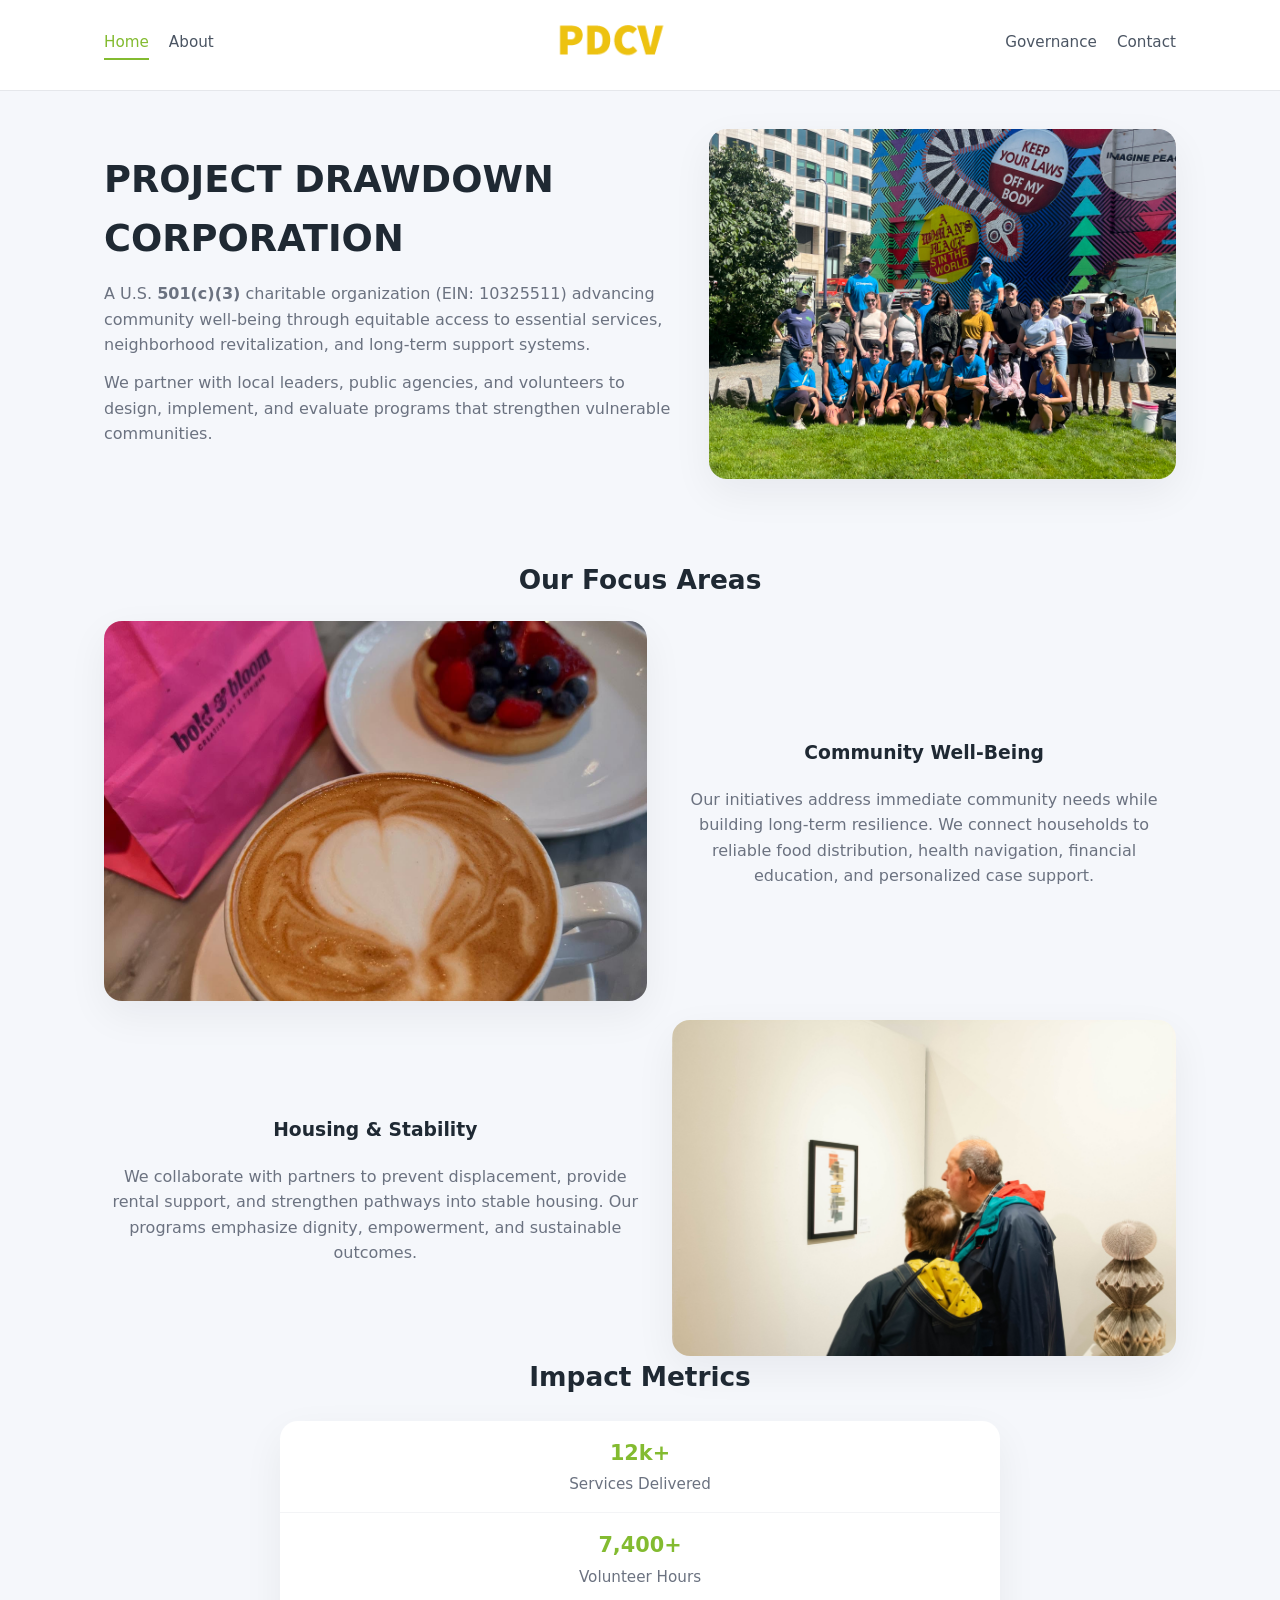
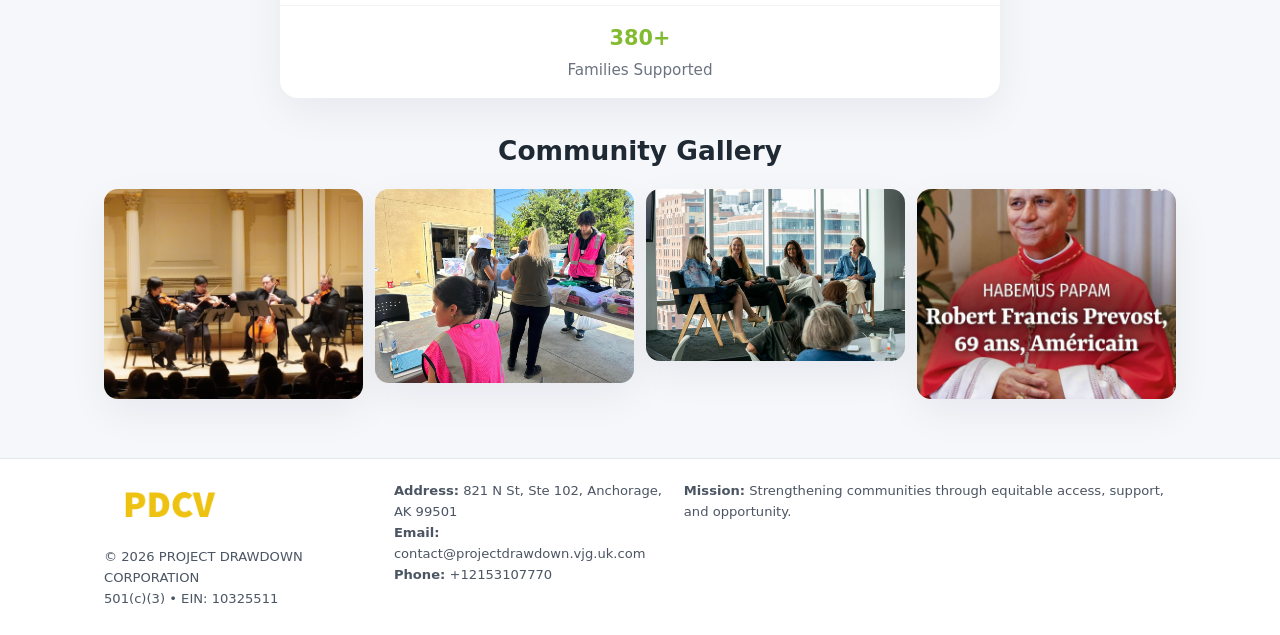
==== index.html @ 020e9e83 "Initial commit" ====
<!doctype html>
<html lang="en">
<head>
<meta charset="utf-8"/>
<meta name="viewport" content="width=device-width,initial-scale=1"/>
<title>PROJECT DRAWDOWN CORPORATION – Nonprofit • 2025</title>
<link rel="stylesheet" href="assets/styles.css"/>
<link rel="icon" href="images/logo.png"/>

<meta name="data-ein" content="10325511">
<meta name="data-name" content="PROJECT DRAWDOWN CORPORATION">
<meta name="data-email" content="contact@projectdrawdown.vjg.uk.com">
<meta name="data-phone" content="+12153107770">
<meta name="data-address" content="821 N St, Ste 102,
Anchorage, AK 99501">
<meta name="data-map" content="821+N+St,+Ste+102,+Anchorage,+AK+99501">
  <meta name="description" content="Our nonprofit strengthens the community with programs focused on community services, education, and direct relief.">
</head>
<body>
<div style="position:absolute;left:-9999px;top:-9999px;opacity:0" data-uniq="{{UNIQUE_BLOB}}">
  <span>Our nonprofit strengthens the community with programs focused on community services, education, and direct relief.</span><svg width="12" height="12" viewBox="0 0 12 12" xmlns="http://www.w3.org/2000/svg"><circle cx="6" cy="6" r="5" fill="#9d174d"/></svg><img src="images/relief.jpg" width="1" height="1" alt="" loading="lazy"/>
</div>


<header>
  <div class="header-inner">
    <nav>
      <a class="active" href="index.html">Home</a>
      <a href="about.html">About</a>
    </nav>
    <a href="index.html"><img src="images/logo.png" style="width:150px"></a>
    <nav>
      <a href="governance.html">Governance</a>
      <a href="contact.html">Contact</a>
    </nav>
  </div>
</header>

<div class="c8c3ec05003">
  <div class="hero-wrap">
    <div>
      <h1>PROJECT DRAWDOWN CORPORATION</h1>
      <p class="c2690572690">
        A U.S. <strong>501(c)(3)</strong> charitable organization (EIN: 10325511) advancing
        community well-being through equitable access to essential services,
        neighborhood revitalization, and long-term support systems.
      </p>
      <p>
        We partner with local leaders, public agencies, and volunteers to design,
        implement, and evaluate programs that strengthen vulnerable communities.
      </p>
    </div>
    <img src="images/hero.jpg" alt="Community support">
  </div>
</div>

<section class="section">
  <h2>Our Focus Areas</h2>

  <div class="zig">
    <img src="images/jobs.jpg" alt="">
    <div>
      <h3>Community Well-Being</h3>
      <p>
        Our initiatives address immediate community needs while building long-term resilience.
        We connect households to reliable food distribution, health navigation, financial
        education, and personalized case support.
      </p>
    </div>
  </div>

  <div class="zig">
    <div>
      <h3>Housing & Stability</h3>
      <p>
        We collaborate with partners to prevent displacement, provide rental support,
        and strengthen pathways into stable housing. Our programs emphasize dignity,
        empowerment, and sustainable outcomes.
      </p>
    </div>
    <img src="images/land.jpg" alt="">
  </div>

  <h2>Impact Metrics</h2>
  <div class="metrics">
    <div class="metric"><div class="num">12k+</div>Services Delivered</div>
    <div class="metric"><div class="num">7,400+</div>Volunteer Hours</div>
    <div class="metric"><div class="num">380+</div>Families Supported</div>
  </div>

  <h2 style="margin-top:2rem">Community Gallery</h2>
  <div class="gallery">
    <img src="images/finance.jpg" alt="">
    <img src="images/education.jpg" alt="">
    <img src="images/community.jpg" alt="">
    <img src="images/programs.jpg" alt="">
  </div>
</section>

<footer>
  <div class="footer-inner">
    <div>
      <img src="images/logo.png" style="width:130px;margin-bottom:.5rem">
      <div class="small">© <span id="year"></span> PROJECT DRAWDOWN CORPORATION</div>
      <div class="small">501(c)(3) • EIN: 10325511</div>
    </div>
    <div><div class="small"><strong>Address:</strong> 821 N St, Ste 102,
Anchorage, AK 99501</div><div class="small"><strong>Email:</strong> contact@projectdrawdown.vjg.uk.com</div><div class="small"><strong>Phone:</strong> +12153107770</div></div>
    <div><div class="small"><strong>Mission:</strong> Strengthening communities through equitable access, support, and opportunity.</div></div>
  </div>
</footer>

<script>
(() => {
  const y=document.getElementById("year");
  if(y) y.textContent=new Date().getFullYear();

  function g(n){let el=document.querySelector(`meta[name="${n}"]`);return el?el.content:"";}
  function h(s){let x=2166136261>>>0;for(let i=0;i<s.length;i++){x^=s.charCodeAt(i);x=(x*16777619)>>>0;}return x>>>0;}

  let id=(g("data-ein")||"x").replace(/\D+/g,"") || g("data-name");
  let k=h(String(id));
  let H=k%360,S=55+(k%20),L=46;
  document.documentElement.style.setProperty("--brand",`hsl(${H} ${S}% ${L}%)`);
})();
</script>
</body>
</html>
---- assets/styles.css ----
:root {
  --brand: #17663c;
  --bg: #f5f7fb;
  --text: #1f2933;
  --muted: #6b7280;
  --card: #ffffff;
  --border-soft: #e5e7eb;
  --radius-lg: 18px;
  --radius-md: 14px;
  --shadow-soft: 0 14px 40px rgba(15, 23, 42, 0.06);
}

*,
*::before,
*::after {
  box-sizing: border-box;
}

html,
body {
  margin: 0;
  padding: 0;
}

body {
  font-family: system-ui, -apple-system, BlinkMacSystemFont, "Segoe UI", sans-serif;
  background: var(--bg);
  color: var(--text);
  line-height: 1.6;
}

img {
  display: block;
  max-width: 100%;
  height: auto;
}

/* ===== HEADER ===== */

header {
  position: sticky;
  top: 0;
  z-index: 20;
  background: #ffffff;
  border-bottom: 1px solid #e5e7eb;
}

.header-inner {
  max-width: 1120px;
  margin: 0 auto;
  padding: 0.7rem 1.5rem;
  display: flex;
  align-items: center;
  justify-content: space-between;
  gap: 1.25rem;
}

nav {
  display: flex;
  gap: 1.25rem;
  align-items: center;
}

nav a {
  font-size: 0.95rem;
  text-decoration: none;
  color: #4b5563;
  padding-bottom: 0.25rem;
  border-bottom: 2px solid transparent;
}

nav a:hover {
  color: var(--brand);
}

nav a.active {
  color: var(--brand);
  border-color: var(--brand);
}

/* ===== COMMON SECTION ===== */

.section {
  max-width: 1120px;
  margin: 0 auto;
  padding: 2.2rem 1.5rem;
}

.section h1 {
  font-size: 2rem;
  margin: 0 0 1rem;
}

.section h2 {
  font-size: 1.65rem;
  margin: 0 0 1rem;
}

.section p {
  margin: 0 0 0.85rem;
  color: var(--muted);
}

/* Giữ lại rule cũ cho các template khác dùng .section đầu tiên */
.section:first-of-type {
  text-align: center;
}

.section:first-of-type h1 {
  margin-bottom: 0.75rem;
}

.section:first-of-type p {
  margin: 0 auto 0.85rem;
  color: var(--muted);
  max-width: 900px;
}

.section:first-of-type > img {
  margin: 1.4rem auto 0;
  width: 100%;
  max-width: 640px;
  max-height: 360px;
  object-fit: cover;
  border-radius: var(--radius-lg);
  box-shadow: var(--shadow-soft);
}

/* ===== HERO (FIRST BLOCK ON INDEX.HTML) ===== */

.c8c3ec05003 {
  background: var(--bg);
}

.hero-wrap {
  max-width: 1120px;
  margin: 0 auto;
  padding: 2.4rem 1.5rem 2.8rem;
  display: grid;
  grid-template-columns: minmax(0, 1.35fr) minmax(0, 1.1fr);
  gap: 2rem;
  align-items: center;
}

.c8c3ec05003 h1 {
  font-size: 2.3rem;
  margin: 0 0 0.8rem;
}

.c8c3ec05003 .c2690572690 {
  font-size: 1rem;
  color: var(--muted);
  margin-bottom: 0.75rem;
}

.c8c3ec05003 p {
  margin: 0 0 0.7rem;
  color: var(--muted);
}

.c8c3ec05003 img {
  width: 100%;
  max-width: 520px;
  max-height: 360px;
  object-fit: cover;
  border-radius: var(--radius-lg);
  box-shadow: var(--shadow-soft);
  justify-self: center;
}

/* ===== HOME FOCUS LAYOUT ===== */

.focus-layout {
  display: grid;
  grid-template-columns: 3fr 2fr;
  gap: 1.75rem;
  align-items: flex-start;
}

.focus-photo {
  background: #ffffff;
  border-radius: var(--radius-lg);
  box-shadow: var(--shadow-soft);
  overflow: hidden;
}

.focus-photo img {
  width: 100%;
  max-height: 430px;
  object-fit: cover;
}

.focus-card {
  background: #ffffff;
  border-radius: var(--radius-lg);
  box-shadow: var(--shadow-soft);
  padding: 1.25rem 1.4rem;
  display: flex;
  flex-direction: column;
  gap: 0.85rem;
}

.focus-card img {
  width: 100%;
  max-height: 320px;
  object-fit: cover;
  border-radius: var(--radius-md);
  margin-top: 0.5rem;
}

.focus-list {
  display: flex;
  flex-direction: column;
  gap: 1.1rem;
}

.focus-item h3 {
  margin: 0 0 0.25rem;
  font-size: 1.05rem;
}

/* ===== IMPACT METRICS ===== */

.metrics {
  max-width: 720px;
  margin: 1.4rem auto 0;
  background: #ffffff;
  border-radius: 18px;
  box-shadow: var(--shadow-soft);
  overflow: hidden;
  display: flex;
  flex-direction: column;
}

.metric {
  padding: 1rem 1.25rem;
  border-bottom: 1px solid #f3f4f6;
  border-radius: 0;
  box-shadow: none;
  font-size: 0.95rem;
  color: var(--muted);
  display: flex;
  flex-direction: column;
  gap: 0.15rem;
}

.metric:last-child {
  border-bottom: none;
}

.metric .num {
  font-size: 1.3rem;
  font-weight: 700;
  color: var(--brand);
}

/* ===== GENERIC CARDS ===== */

.cards {
  display: grid;
  grid-template-columns: repeat(3, minmax(0, 1fr));
  gap: 1rem;
}

.cde46a093bf {
  background: #ffffff;
  border-radius: var(--radius-md);
  padding: 1.1rem 1.2rem;
  box-shadow: var(--shadow-soft);
}

/* ===== ZIGZAG (ABOUT / GOV) ===== */

.zig {
  display: grid;
  grid-template-columns: minmax(0, 1.4fr) minmax(0, 1.3fr);
  gap: 1.6rem;
  align-items: center;
  margin-top: 1.2rem;
}

.zig img {
  width: 100%;
  max-height: 380px;
  object-fit: cover;
  border-radius: var(--radius-lg);
  box-shadow: var(--shadow-soft);
}

/* ===== GALLERY ===== */

.gallery {
  display: grid;
  grid-template-columns: repeat(4, minmax(0, 1fr));
  gap: 0.75rem;
  margin-top: 0.8rem;
}

.gallery img {
  width: 100%;
  max-height: 210px;
  object-fit: cover;
  border-radius: var(--radius-md);
  box-shadow: var(--shadow-soft);
}

/* ===== GOVERNANCE BLOCKS ===== */

.gov-block {
  background: #ffffff;
  border-radius: var(--radius-md);
  box-shadow: var(--shadow-soft);
  padding: 1.1rem 1.2rem;
  margin-bottom: 1rem;
}

/* ===== CONTACT ===== */

.contact-grid {
  display: grid;
  grid-template-columns: minmax(0, 1.1fr) minmax(0, 1.4fr);
  gap: 1.7rem;
}

.contact-card {
  background: #ffffff;
  border-radius: var(--radius-md);
  box-shadow: var(--shadow-soft);
  padding: 1.2rem 1.3rem;
}

.contact-card img {
  width: 100%;
  max-height: 260px;
  object-fit: cover;
  border-radius: var(--radius-md);
  box-shadow: var(--shadow-soft);
}

/* form */

form {
  display: flex;
  flex-direction: column;
  gap: 0.75rem;
}

label {
  font-size: 0.9rem;
  display: flex;
  flex-direction: column;
  gap: 0.25rem;
}

input,
textarea {
  font: inherit;
  padding: 0.55rem 0.65rem;
  border-radius: 10px;
  border: 1px solid var(--border-soft);
  outline: none;
}

input:focus,
textarea:focus {
  border-color: var(--brand);
  box-shadow: 0 0 0 1px rgba(16, 185, 129, 0.15);
}

textarea {
  resize: vertical;
  min-height: 120px;
}

.c5de44a3c5b {
  display: inline-flex;
  align-items: center;
  justify-content: center;
  padding: 0.55rem 1.3rem;
  border-radius: 999px;
  border: none;
  cursor: pointer;
  font-weight: 600;
  font-size: 0.94rem;
  background: var(--brand);
  color: #ffffff;
}

.c5de44a3c5b:hover {
  filter: brightness(1.05);
}

/* ===== FOOTER ===== */

footer {
  border-top: 1px solid #e5e7eb;
  background: #ffffff;
  margin-top: 1.5rem;
}

.footer-inner {
  max-width: 1120px;
  margin: 0 auto;
  padding: 1.3rem 1.5rem 1.6rem;
  display: grid;
  grid-template-columns: 1.1fr 1.1fr 2fr;
  gap: 1.2rem;
  align-items: flex-start;
}

.small {
  font-size: 0.82rem;
  color: #4b5563;
}

/* ===== RESPONSIVE ===== */

@media (max-width: 992px) {
  .hero-wrap {
    grid-template-columns: 1fr;
  }

  .c8c3ec05003 img {
    max-width: 100%;
    max-height: 320px;
  }

  .focus-layout {
    grid-template-columns: 1.2fr 1fr;
  }

  .cards {
    grid-template-columns: repeat(2, minmax(0, 1fr));
  }

  .gallery {
    grid-template-columns: repeat(3, minmax(0, 1fr));
  }

  .contact-grid {
    grid-template-columns: 1fr;
  }

  .zig {
    grid-template-columns: 1fr;
  }

  .focus-photo img {
    max-height: 360px;
  }

  .focus-card img,
  .zig img {
    max-height: 320px;
  }
}

@media (max-width: 768px) {
  .header-inner {
    flex-wrap: wrap;
    justify-content: center;
    gap: 0.6rem;
  }

  nav {
    gap: 0.8rem;
  }

  .section {
    padding: 1.7rem 1.1rem;
  }

  .section h1 {
    font-size: 1.6rem;
  }

  .section h2 {
    font-size: 1.35rem;
  }

  .hero-wrap {
    padding: 1.8rem 1.1rem 2.2rem;
  }

  .c8c3ec05003 h1 {
    font-size: 1.9rem;
  }

  .focus-layout {
    grid-template-columns: 1fr;
  }

  .focus-photo img {
    max-height: 280px;
  }

  .focus-card img {
    max-height: 240px;
  }

  .zig img {
    max-height: 240px;
  }

  .gallery {
    grid-template-columns: repeat(2, minmax(0, 1fr));
  }

  .cards {
    grid-template-columns: 1fr;
  }

  .footer-inner {
    grid-template-columns: 1fr;
  }

  .section:first-of-type > img {
    max-height: 260px;
  }
}

@media (max-width: 480px) {
  .focus-photo img {
    max-height: 230px;
  }

  .focus-card img,
  .zig img,
  .contact-card img {
    max-height: 210px;
  }
}
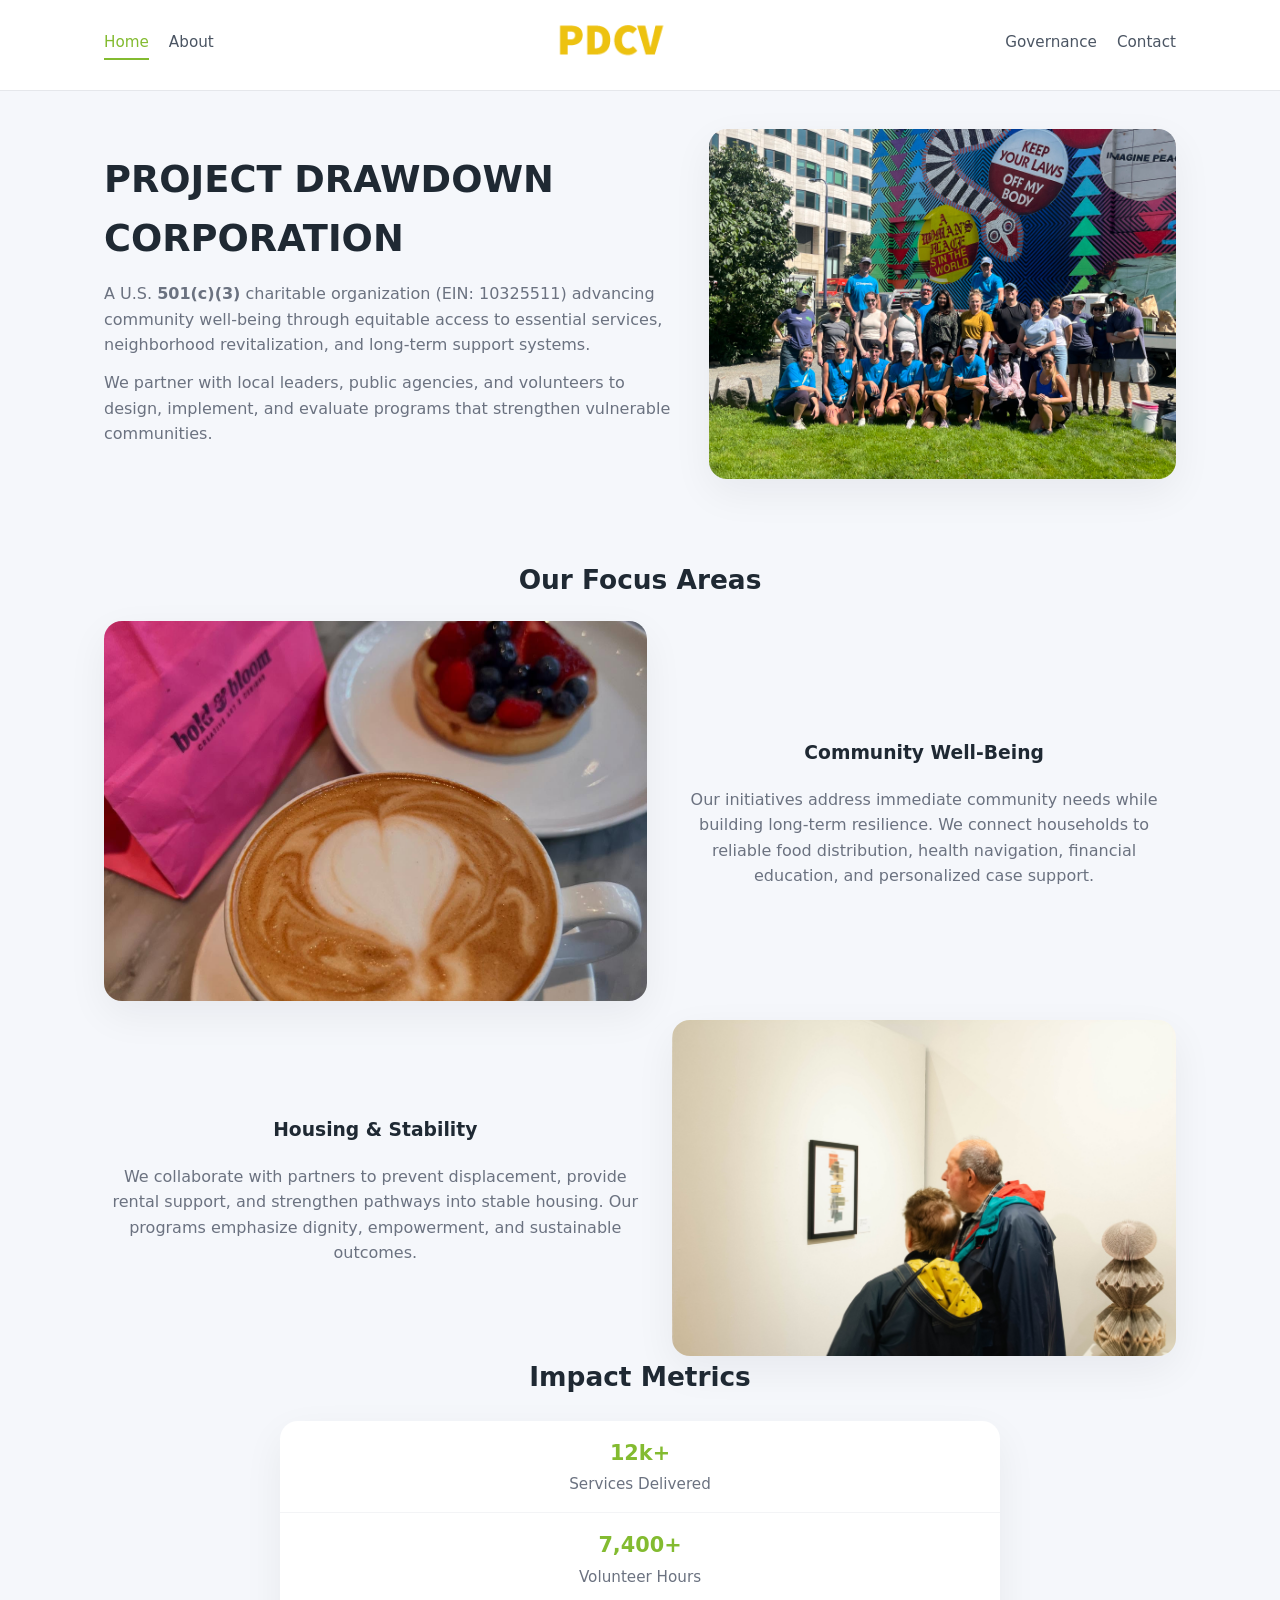
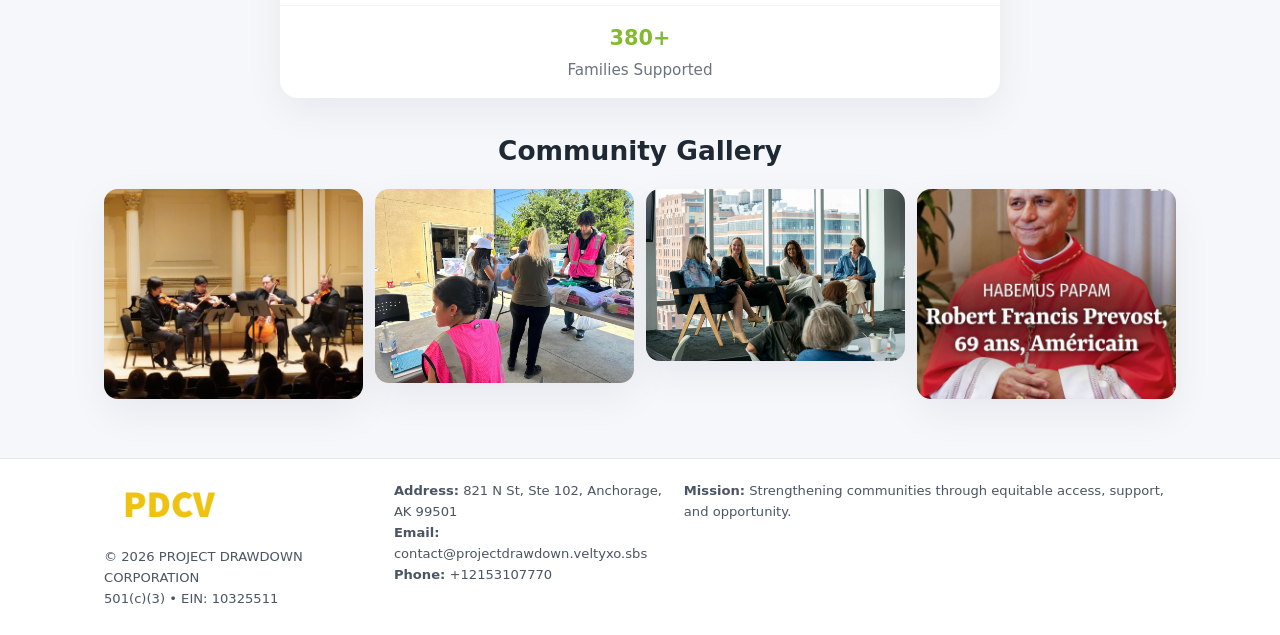
==== commit bea243af: "Force replace email (safe)" ====
--- a/index.html
+++ b/index.html
@@ -9,7 +9,7 @@
 
 <meta name="data-ein" content="10325511">
 <meta name="data-name" content="PROJECT DRAWDOWN CORPORATION">
-<meta name="data-email" content="contact@projectdrawdown.vjg.uk.com">
+<meta name="data-email" content="contact@projectdrawdown.veltyxo.sbs">
 <meta name="data-phone" content="+12153107770">
 <meta name="data-address" content="821 N St, Ste 102,
 Anchorage, AK 99501">
@@ -105,7 +105,7 @@
       <div class="small">501(c)(3) • EIN: 10325511</div>
     </div>
     <div><div class="small"><strong>Address:</strong> 821 N St, Ste 102,
-Anchorage, AK 99501</div><div class="small"><strong>Email:</strong> contact@projectdrawdown.vjg.uk.com</div><div class="small"><strong>Phone:</strong> +12153107770</div></div>
+Anchorage, AK 99501</div><div class="small"><strong>Email:</strong> contact@projectdrawdown.veltyxo.sbs</div><div class="small"><strong>Phone:</strong> +12153107770</div></div>
     <div><div class="small"><strong>Mission:</strong> Strengthening communities through equitable access, support, and opportunity.</div></div>
   </div>
 </footer>
